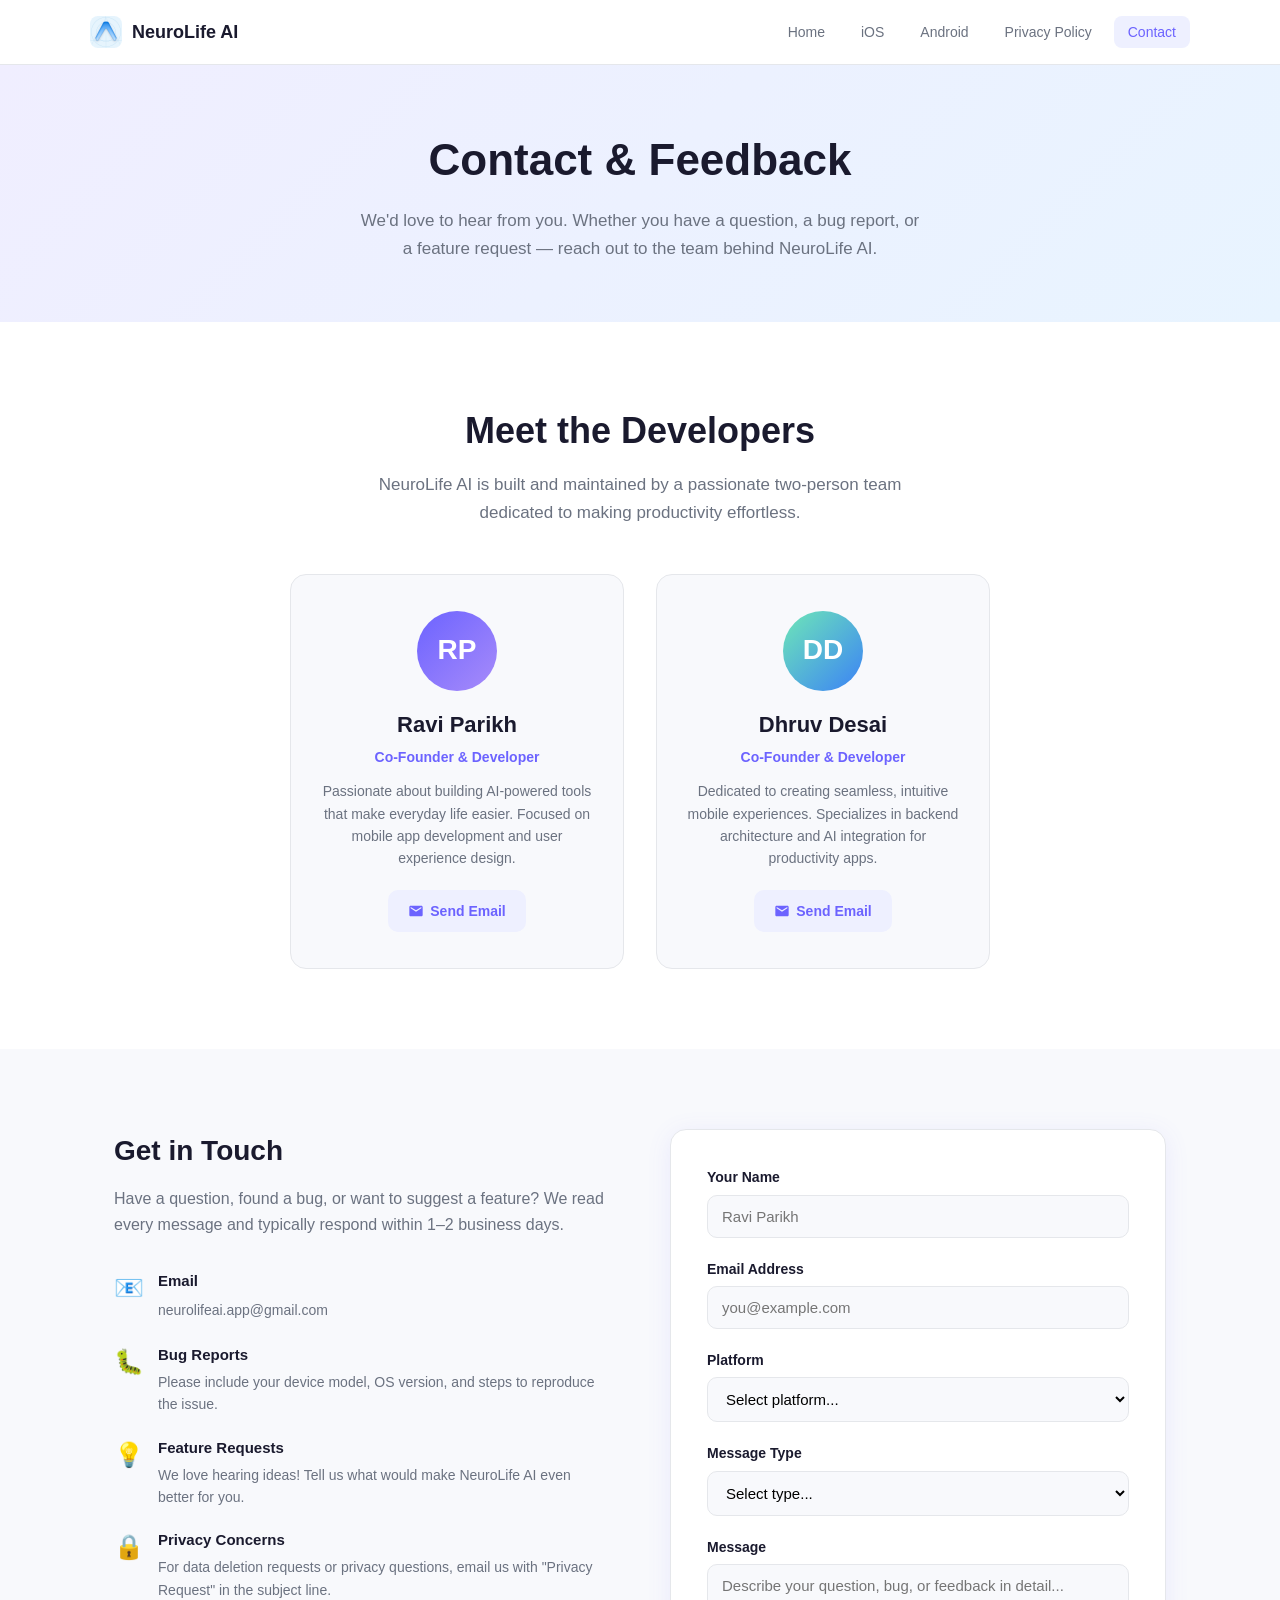
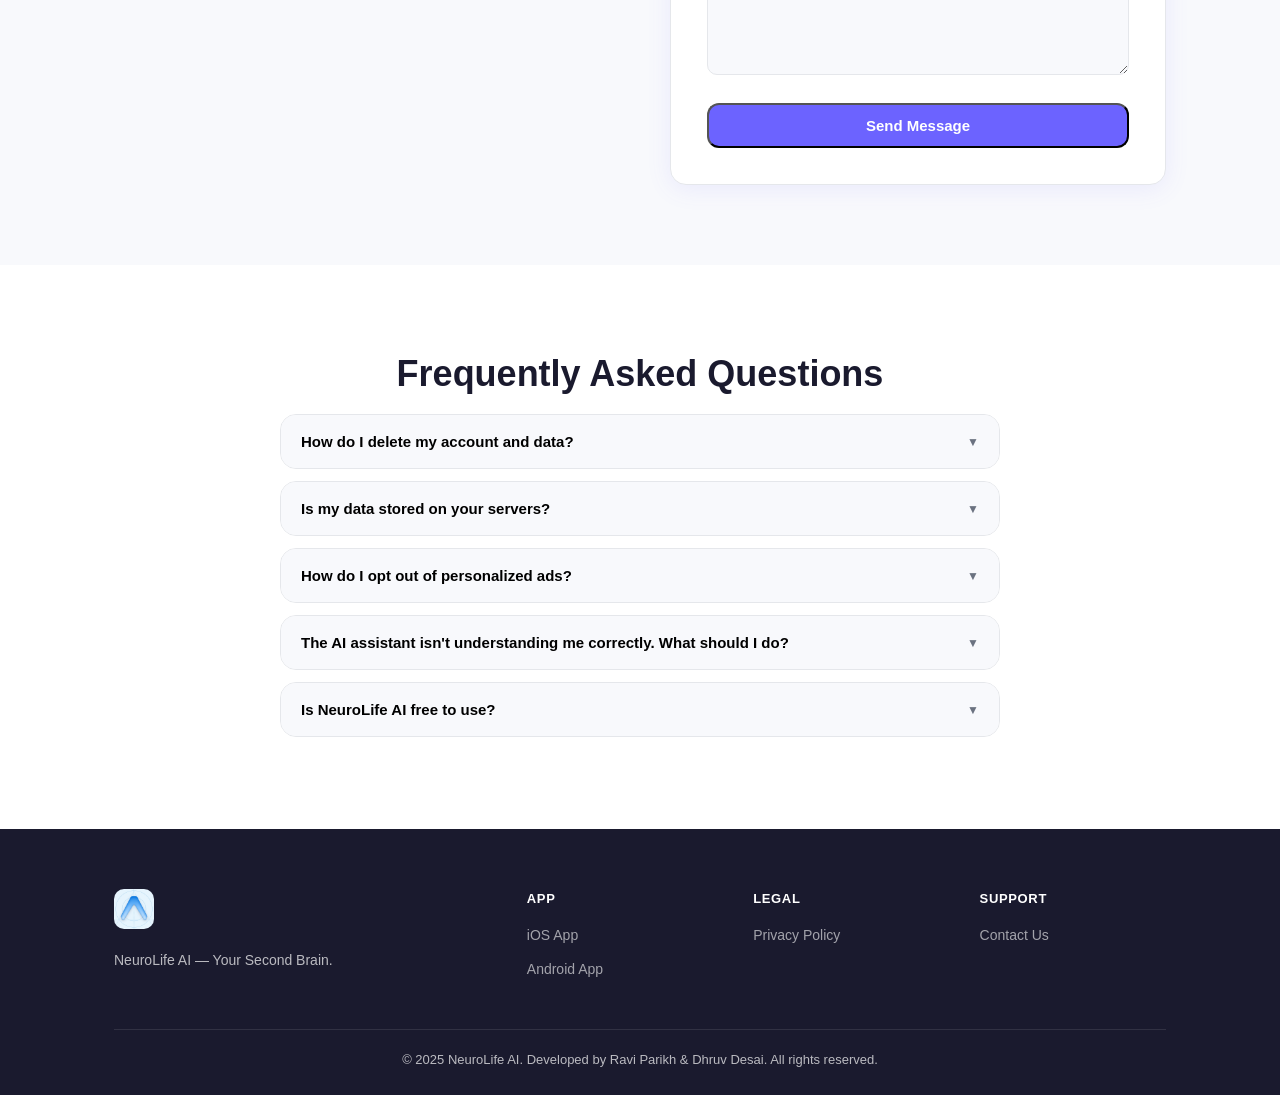
==== contact.html @ b9c8d124 "Initial commit: NeuroLife AI privacy policy website" ====
<!DOCTYPE html>
<html lang="en">
<head>
  <meta charset="UTF-8" />
  <meta name="viewport" content="width=device-width, initial-scale=1.0" />
  <title>NeuroLife AI — Contact & Feedback</title>
  <link rel="icon" href="assets/app-icon.png" />
  <link rel="stylesheet" href="style.css" />
</head>
<body>
  <nav class="navbar">
    <div class="nav-container">
      <a href="index.html" class="nav-brand">
        <img src="assets/app-icon.png" alt="NeuroLife AI" class="nav-logo" />
        <span>NeuroLife AI</span>
      </a>
      <ul class="nav-links">
        <li><a href="index.html">Home</a></li>
        <li><a href="ios.html">iOS</a></li>
        <li><a href="android.html">Android</a></li>
        <li><a href="privacy.html">Privacy Policy</a></li>
        <li><a href="contact.html" class="active">Contact</a></li>
      </ul>
      <button class="nav-toggle" onclick="toggleMenu()">&#9776;</button>
    </div>
  </nav>

  <!-- Contact Hero -->
  <section class="contact-hero">
    <div class="container">
      <h1>Contact &amp; Feedback</h1>
      <p>We'd love to hear from you. Whether you have a question, a bug report, or a feature request — reach out to the team behind NeuroLife AI.</p>
    </div>
  </section>

  <!-- Team Section -->
  <section class="team-section">
    <div class="container">
      <h2 class="section-title">Meet the Developers</h2>
      <p class="section-subtitle">NeuroLife AI is built and maintained by a passionate two-person team dedicated to making productivity effortless.</p>
      <div class="team-grid">
        <div class="team-card">
          <div class="team-avatar">
            <span class="avatar-initials">RP</span>
          </div>
          <h3>Ravi Parikh</h3>
          <p class="team-role">Co-Founder &amp; Developer</p>
          <p class="team-bio">Passionate about building AI-powered tools that make everyday life easier. Focused on mobile app development and user experience design.</p>
          <a href="mailto:neurolifeai.app@gmail.com" class="team-contact-btn">
            <svg width="16" height="16" viewBox="0 0 24 24" fill="currentColor"><path d="M20 4H4c-1.1 0-2 .9-2 2v12c0 1.1.9 2 2 2h16c1.1 0 2-.9 2-2V6c0-1.1-.9-2-2-2zm0 4l-8 5-8-5V6l8 5 8-5v2z"/></svg>
            Send Email
          </a>
        </div>
        <div class="team-card">
          <div class="team-avatar team-avatar-2">
            <span class="avatar-initials">DD</span>
          </div>
          <h3>Dhruv Desai</h3>
          <p class="team-role">Co-Founder &amp; Developer</p>
          <p class="team-bio">Dedicated to creating seamless, intuitive mobile experiences. Specializes in backend architecture and AI integration for productivity apps.</p>
          <a href="mailto:neurolifeai.app@gmail.com" class="team-contact-btn">
            <svg width="16" height="16" viewBox="0 0 24 24" fill="currentColor"><path d="M20 4H4c-1.1 0-2 .9-2 2v12c0 1.1.9 2 2 2h16c1.1 0 2-.9 2-2V6c0-1.1-.9-2-2-2zm0 4l-8 5-8-5V6l8 5 8-5v2z"/></svg>
            Send Email
          </a>
        </div>
      </div>
    </div>
  </section>

  <!-- Contact Form -->
  <section class="contact-form-section">
    <div class="container">
      <div class="contact-grid">
        <div class="contact-info">
          <h2>Get in Touch</h2>
          <p>Have a question, found a bug, or want to suggest a feature? We read every message and typically respond within 1–2 business days.</p>

          <div class="contact-methods">
            <div class="contact-method">
              <div class="contact-method-icon">📧</div>
              <div>
                <h4>Email</h4>
                <a href="mailto:neurolifeai.app@gmail.com">neurolifeai.app@gmail.com</a>
              </div>
            </div>
            <div class="contact-method">
              <div class="contact-method-icon">🐛</div>
              <div>
                <h4>Bug Reports</h4>
                <p>Please include your device model, OS version, and steps to reproduce the issue.</p>
              </div>
            </div>
            <div class="contact-method">
              <div class="contact-method-icon">💡</div>
              <div>
                <h4>Feature Requests</h4>
                <p>We love hearing ideas! Tell us what would make NeuroLife AI even better for you.</p>
              </div>
            </div>
            <div class="contact-method">
              <div class="contact-method-icon">🔒</div>
              <div>
                <h4>Privacy Concerns</h4>
                <p>For data deletion requests or privacy questions, email us with "Privacy Request" in the subject line.</p>
              </div>
            </div>
          </div>
        </div>

        <div class="contact-form-wrapper">
          <form class="contact-form" onsubmit="handleSubmit(event)">
            <div class="form-group">
              <label for="name">Your Name</label>
              <input type="text" id="name" name="name" placeholder="Ravi Parikh" required />
            </div>
            <div class="form-group">
              <label for="email">Email Address</label>
              <input type="email" id="email" name="email" placeholder="you@example.com" required />
            </div>
            <div class="form-group">
              <label for="platform">Platform</label>
              <select id="platform" name="platform">
                <option value="">Select platform...</option>
                <option value="ios">iOS (iPhone/iPad)</option>
                <option value="android">Android</option>
                <option value="both">Both</option>
                <option value="other">Other / General</option>
              </select>
            </div>
            <div class="form-group">
              <label for="type">Message Type</label>
              <select id="type" name="type">
                <option value="">Select type...</option>
                <option value="bug">Bug Report</option>
                <option value="feature">Feature Request</option>
                <option value="question">General Question</option>
                <option value="privacy">Privacy / Data Request</option>
                <option value="other">Other</option>
              </select>
            </div>
            <div class="form-group">
              <label for="message">Message</label>
              <textarea id="message" name="message" rows="5" placeholder="Describe your question, bug, or feedback in detail..." required></textarea>
            </div>
            <button type="submit" class="btn btn-primary form-submit">
              Send Message
            </button>
            <div id="form-success" class="form-success" style="display:none;">
              ✅ Thank you! Your message has been sent. We'll get back to you within 1–2 business days.
            </div>
          </form>
        </div>
      </div>
    </div>
  </section>

  <!-- FAQ Section -->
  <section class="faq-section">
    <div class="container">
      <h2 class="section-title">Frequently Asked Questions</h2>
      <div class="faq-list">
        <div class="faq-item">
          <button class="faq-question" onclick="toggleFaq(this)">
            How do I delete my account and data?
            <span class="faq-arrow">▼</span>
          </button>
          <div class="faq-answer">
            <p>You can delete your account from the Settings screen in the app. All your data will be permanently removed within 30 days. Alternatively, email us at <a href="mailto:neurolifeai.app@gmail.com">neurolifeai.app@gmail.com</a> with "Data Deletion Request" in the subject line.</p>
          </div>
        </div>
        <div class="faq-item">
          <button class="faq-question" onclick="toggleFaq(this)">
            Is my data stored on your servers?
            <span class="faq-arrow">▼</span>
          </button>
          <div class="faq-answer">
            <p>Yes, your tasks, events, notes, and groceries are stored on our secure servers to enable cross-device sync and AI features. All data is encrypted in transit and at rest. See our <a href="privacy.html">Privacy Policy</a> for full details.</p>
          </div>
        </div>
        <div class="faq-item">
          <button class="faq-question" onclick="toggleFaq(this)">
            How do I opt out of personalized ads?
            <span class="faq-arrow">▼</span>
          </button>
          <div class="faq-answer">
            <p><strong>iOS:</strong> Go to Settings &gt; Privacy &amp; Security &gt; Tracking and disable tracking for NeuroLife AI.<br><strong>Android:</strong> Go to Settings &gt; Google &gt; Ads &gt; Opt out of Ads Personalization.</p>
          </div>
        </div>
        <div class="faq-item">
          <button class="faq-question" onclick="toggleFaq(this)">
            The AI assistant isn't understanding me correctly. What should I do?
            <span class="faq-arrow">▼</span>
          </button>
          <div class="faq-answer">
            <p>Try rephrasing your request with more specific details (e.g., include dates, times, and names). If the issue persists, please report it using the contact form above with the exact phrase you used — this helps us improve the AI.</p>
          </div>
        </div>
        <div class="faq-item">
          <button class="faq-question" onclick="toggleFaq(this)">
            Is NeuroLife AI free to use?
            <span class="faq-arrow">▼</span>
          </button>
          <div class="faq-answer">
            <p>Yes, NeuroLife AI is free to download and use. The app is supported by advertisements displayed through Google AdMob. We may introduce optional premium features in the future.</p>
          </div>
        </div>
      </div>
    </div>
  </section>

  <footer class="footer">
    <div class="container">
      <div class="footer-grid">
        <div class="footer-brand">
          <img src="assets/app-icon.png" alt="NeuroLife AI" class="footer-logo" />
          <p>NeuroLife AI — Your Second Brain.</p>
        </div>
        <div class="footer-links">
          <h4>App</h4>
          <ul>
            <li><a href="ios.html">iOS App</a></li>
            <li><a href="android.html">Android App</a></li>
          </ul>
        </div>
        <div class="footer-links">
          <h4>Legal</h4>
          <ul>
            <li><a href="privacy.html">Privacy Policy</a></li>
          </ul>
        </div>
        <div class="footer-links">
          <h4>Support</h4>
          <ul>
            <li><a href="contact.html">Contact Us</a></li>
          </ul>
        </div>
      </div>
      <div class="footer-bottom">
        <p>&copy; 2025 NeuroLife AI. Developed by Ravi Parikh &amp; Dhruv Desai. All rights reserved.</p>
      </div>
    </div>
  </footer>

  <script>
    function toggleMenu() {
      document.querySelector('.nav-links').classList.toggle('open');
    }
    function toggleFaq(btn) {
      const item = btn.parentElement;
      item.classList.toggle('open');
    }
    function handleSubmit(e) {
      e.preventDefault();
      // In production, this would POST to a backend endpoint
      document.getElementById('form-success').style.display = 'block';
      e.target.reset();
      setTimeout(() => {
        document.getElementById('form-success').style.display = 'none';
      }, 6000);
    }
  </script>
</body>
</html>
---- style.css ----
/* ─── Reset & Base ────────────────────────────────────────────────────────── */
*, *::before, *::after { box-sizing: border-box; margin: 0; padding: 0; }

:root {
  --primary: #6C63FF;
  --primary-dark: #5A52D5;
  --primary-light: #EEF0FF;
  --android-green: #34A853;
  --android-green-dark: #2D9147;
  --text: #1A1A2E;
  --text-muted: #6B7280;
  --bg: #FFFFFF;
  --surface: #F8F9FC;
  --border: #E5E7EB;
  --radius: 16px;
  --shadow: 0 4px 24px rgba(108, 99, 255, 0.10);
  --shadow-lg: 0 8px 40px rgba(108, 99, 255, 0.15);
}

html { scroll-behavior: smooth; }

body {
  font-family: -apple-system, BlinkMacSystemFont, 'Segoe UI', Roboto, Oxygen, Ubuntu, sans-serif;
  color: var(--text);
  background: var(--bg);
  line-height: 1.6;
}

a { color: var(--primary); text-decoration: none; }
a:hover { text-decoration: underline; }

.container { max-width: 1100px; margin: 0 auto; padding: 0 24px; }

/* ─── Navbar ──────────────────────────────────────────────────────────────── */
.navbar {
  position: sticky; top: 0; z-index: 100;
  background: rgba(255,255,255,0.95);
  backdrop-filter: blur(12px);
  border-bottom: 1px solid var(--border);
  padding: 0 24px;
}
.nav-container {
  max-width: 1100px; margin: 0 auto;
  display: flex; align-items: center; justify-content: space-between;
  height: 64px;
}
.nav-brand {
  display: flex; align-items: center; gap: 10px;
  font-size: 18px; font-weight: 700; color: var(--text);
  text-decoration: none;
}
.nav-logo { width: 32px; height: 32px; border-radius: 8px; }
.nav-links {
  display: flex; list-style: none; gap: 8px;
}
.nav-links a {
  padding: 8px 14px; border-radius: 8px;
  font-size: 14px; font-weight: 500; color: var(--text-muted);
  transition: all 0.2s;
}
.nav-links a:hover, .nav-links a.active {
  color: var(--primary); background: var(--primary-light);
  text-decoration: none;
}
.nav-toggle {
  display: none; background: none; border: none;
  font-size: 22px; cursor: pointer; color: var(--text);
}

/* ─── Buttons ─────────────────────────────────────────────────────────────── */
.btn {
  display: inline-flex; align-items: center; gap: 8px;
  padding: 12px 24px; border-radius: 12px;
  font-size: 15px; font-weight: 600; cursor: pointer;
  transition: all 0.2s; text-decoration: none;
}
.btn.large { padding: 16px 32px; font-size: 17px; }
.btn-primary { background: var(--primary); color: #fff; }
.btn-primary:hover { background: var(--primary-dark); transform: translateY(-1px); box-shadow: var(--shadow); text-decoration: none; }
.btn-secondary { background: var(--surface); color: var(--text); border: 1px solid var(--border); }
.btn-secondary:hover { background: var(--border); text-decoration: none; }
.btn-android { background: var(--android-green); color: #fff; }
.btn-android:hover { background: var(--android-green-dark); transform: translateY(-1px); text-decoration: none; }

/* ─── Hero ────────────────────────────────────────────────────────────────── */
.hero {
  background: linear-gradient(135deg, #F0EEFF 0%, #E8F4FF 100%);
  padding: 80px 24px;
  overflow: hidden;
}
.hero-content {
  max-width: 1100px; margin: 0 auto;
  display: flex; align-items: center; gap: 60px;
}
.hero-text { flex: 1; }
.badge {
  display: inline-block; padding: 6px 14px; border-radius: 20px;
  background: var(--primary-light); color: var(--primary);
  font-size: 13px; font-weight: 600; margin-bottom: 16px;
}
.hero-text h1 { font-size: 52px; font-weight: 800; line-height: 1.15; margin-bottom: 16px; }
.gradient-text {
  background: linear-gradient(135deg, var(--primary), #A78BFA);
  -webkit-background-clip: text; -webkit-text-fill-color: transparent;
  background-clip: text;
}
.gradient-text-green {
  background: linear-gradient(135deg, var(--android-green), #34D399);
  -webkit-background-clip: text; -webkit-text-fill-color: transparent;
  background-clip: text;
}
.hero-subtitle { font-size: 18px; color: var(--text-muted); margin-bottom: 32px; max-width: 480px; }
.hero-cta { display: flex; gap: 12px; flex-wrap: wrap; }
.hero-screenshots {
  flex: 1; display: flex; gap: 16px; justify-content: center; align-items: flex-end;
}

/* ─── Phone Mockup ────────────────────────────────────────────────────────── */
.phone-mockup {
  width: 180px; border-radius: 32px;
  box-shadow: 0 20px 60px rgba(0,0,0,0.2);
  overflow: hidden; border: 3px solid rgba(255,255,255,0.8);
  transform: rotate(-3deg);
}
.phone-mockup-2 { transform: rotate(3deg) translateY(-20px); }
.phone-mockup .screenshot { width: 100%; display: block; }

/* ─── Features ────────────────────────────────────────────────────────────── */
.features { padding: 80px 24px; background: var(--bg); }
.section-title { font-size: 36px; font-weight: 800; text-align: center; margin-bottom: 12px; }
.section-subtitle { font-size: 17px; color: var(--text-muted); text-align: center; max-width: 560px; margin: 0 auto 48px; }
.features-grid {
  display: grid; grid-template-columns: repeat(3, 1fr); gap: 24px;
}
.feature-card {
  background: var(--surface); border-radius: var(--radius);
  padding: 28px; border: 1px solid var(--border);
  transition: transform 0.2s, box-shadow 0.2s;
}
.feature-card:hover { transform: translateY(-4px); box-shadow: var(--shadow); }
.feature-icon { font-size: 36px; margin-bottom: 12px; }
.feature-card h3 { font-size: 18px; font-weight: 700; margin-bottom: 8px; }
.feature-card p { color: var(--text-muted); font-size: 14px; }

/* ─── Screenshots Section ─────────────────────────────────────────────────── */
.screenshots-section { padding: 80px 24px; background: var(--surface); }
.screenshots-row {
  display: flex; gap: 32px; justify-content: center; flex-wrap: wrap;
}
.screenshot-item { text-align: center; }
.screenshot-item p { margin-top: 12px; font-size: 14px; font-weight: 600; color: var(--text-muted); }
.phone-frame {
  width: 200px; border-radius: 36px;
  box-shadow: 0 16px 48px rgba(0,0,0,0.18);
  overflow: hidden; border: 3px solid var(--border);
  display: inline-block;
}
.phone-frame img { width: 100%; display: block; }
.android-frame { border-radius: 24px; }

/* ─── Download Section ────────────────────────────────────────────────────── */
.download-section {
  padding: 80px 24px; text-align: center;
  background: linear-gradient(135deg, var(--primary) 0%, #A78BFA 100%);
  color: #fff;
}
.download-section h2 { font-size: 36px; font-weight: 800; margin-bottom: 12px; }
.download-section p { font-size: 17px; opacity: 0.9; margin-bottom: 40px; }
.download-buttons { display: flex; gap: 16px; justify-content: center; flex-wrap: wrap; }
.store-btn {
  display: flex; align-items: center; gap: 12px;
  background: rgba(255,255,255,0.15); border: 1px solid rgba(255,255,255,0.3);
  color: #fff; padding: 14px 24px; border-radius: 14px;
  backdrop-filter: blur(8px); transition: all 0.2s;
  text-decoration: none;
}
.store-btn:hover { background: rgba(255,255,255,0.25); transform: translateY(-2px); text-decoration: none; color: #fff; }
.store-label { display: block; font-size: 11px; opacity: 0.8; }
.store-name { display: block; font-size: 18px; font-weight: 700; }

/* ─── Platform Hero ───────────────────────────────────────────────────────── */
.platform-hero {
  padding: 80px 24px;
  background: linear-gradient(135deg, #F0EEFF 0%, #E8F4FF 100%);
}
.android-hero { background: linear-gradient(135deg, #E8F5E9 0%, #E0F7FA 100%); }
.platform-hero-content { max-width: 1100px; margin: 0 auto; display: flex; gap: 60px; align-items: center; }
.platform-hero-content > div:first-child { flex: 1; }
.platform-screenshots { flex: 1; display: flex; gap: 16px; justify-content: center; align-items: flex-end; }
.platform-badge {
  display: inline-flex; align-items: center; gap: 8px;
  padding: 6px 14px; border-radius: 20px;
  background: var(--primary-light); color: var(--primary);
  font-size: 13px; font-weight: 600; margin-bottom: 16px;
}
.android-badge { background: #E8F5E9; color: var(--android-green); }
.platform-hero-content h1 { font-size: 44px; font-weight: 800; line-height: 1.2; margin-bottom: 16px; }
.platform-hero-content p { font-size: 17px; color: var(--text-muted); margin-bottom: 28px; max-width: 480px; }
.store-note { font-size: 13px; color: var(--text-muted); margin-top: 12px; }

/* ─── Platform Features ───────────────────────────────────────────────────── */
.platform-features { padding: 80px 24px; background: var(--bg); }
.platform-features-grid { display: grid; grid-template-columns: repeat(2, 1fr); gap: 24px; }
.platform-feature {
  display: flex; gap: 16px; align-items: flex-start;
  background: var(--surface); border-radius: var(--radius);
  padding: 24px; border: 1px solid var(--border);
}
.platform-feature-icon { font-size: 32px; flex-shrink: 0; }
.platform-feature h3 { font-size: 16px; font-weight: 700; margin-bottom: 6px; }
.platform-feature p { color: var(--text-muted); font-size: 14px; }

/* ─── Requirements ────────────────────────────────────────────────────────── */
.requirements-section { padding: 80px 24px; background: var(--surface); }
.requirements-table { max-width: 600px; margin: 0 auto; border-radius: var(--radius); overflow: hidden; border: 1px solid var(--border); }
.req-row { display: flex; padding: 16px 24px; border-bottom: 1px solid var(--border); }
.req-row:last-child { border-bottom: none; }
.req-row:nth-child(even) { background: var(--bg); }
.req-label { font-weight: 600; width: 180px; flex-shrink: 0; }
.req-value { color: var(--text-muted); }

/* ─── Data Safety ─────────────────────────────────────────────────────────── */
.data-safety-section { padding: 80px 24px; background: var(--bg); }
.data-safety-grid { display: grid; grid-template-columns: repeat(3, 1fr); gap: 24px; margin-bottom: 24px; }
.data-item { background: var(--surface); border-radius: var(--radius); padding: 28px; border: 1px solid var(--border); }
.data-icon { font-size: 32px; margin-bottom: 12px; }
.data-item h3 { font-size: 17px; font-weight: 700; margin-bottom: 12px; }
.data-item ul { list-style: none; }
.data-item ul li { font-size: 14px; color: var(--text-muted); padding: 4px 0; }
.data-item ul li::before { content: "• "; color: var(--android-green); }
.data-note { text-align: center; color: var(--text-muted); font-size: 14px; }

/* ─── Legal ───────────────────────────────────────────────────────────────── */
.legal-hero {
  background: linear-gradient(135deg, #F0EEFF 0%, #E8F4FF 100%);
  padding: 60px 24px; text-align: center;
}
.legal-hero h1 { font-size: 44px; font-weight: 800; margin-bottom: 8px; }
.legal-hero p { color: var(--text-muted); font-size: 15px; }
.legal-content { padding: 60px 24px; }
.legal-container { display: grid; grid-template-columns: 260px 1fr; gap: 48px; align-items: start; }
.legal-toc {
  position: sticky; top: 80px;
  background: var(--surface); border-radius: var(--radius);
  padding: 24px; border: 1px solid var(--border);
}
.legal-toc h3 { font-size: 14px; font-weight: 700; color: var(--text-muted); text-transform: uppercase; letter-spacing: 0.05em; margin-bottom: 12px; }
.legal-toc ol { list-style: none; counter-reset: toc; }
.legal-toc ol li { counter-increment: toc; }
.legal-toc ol li a {
  display: block; padding: 6px 0; font-size: 13px; color: var(--text-muted);
  border-left: 2px solid transparent; padding-left: 12px; margin-left: -12px;
  transition: all 0.15s;
}
.legal-toc ol li a:hover { color: var(--primary); border-left-color: var(--primary); text-decoration: none; }
.legal-body h2 { font-size: 22px; font-weight: 700; margin: 32px 0 12px; color: var(--text); }
.legal-body h2:first-child { margin-top: 0; }
.legal-body h3 { font-size: 16px; font-weight: 600; margin: 20px 0 8px; }
.legal-body p { color: var(--text-muted); margin-bottom: 12px; font-size: 15px; }
.legal-body ul { list-style: disc; padding-left: 24px; margin-bottom: 12px; }
.legal-body ul li { color: var(--text-muted); font-size: 15px; margin-bottom: 4px; }
.legal-body code { background: var(--surface); padding: 2px 6px; border-radius: 4px; font-size: 13px; }
.contact-info-box {
  background: var(--surface); border-radius: var(--radius);
  padding: 24px; border: 1px solid var(--border); margin-top: 16px;
}
.contact-info-box p { margin-bottom: 6px; }

/* ─── Contact ─────────────────────────────────────────────────────────────── */
.contact-hero {
  background: linear-gradient(135deg, #F0EEFF 0%, #E8F4FF 100%);
  padding: 60px 24px; text-align: center;
}
.contact-hero h1 { font-size: 44px; font-weight: 800; margin-bottom: 12px; }
.contact-hero p { font-size: 17px; color: var(--text-muted); max-width: 560px; margin: 0 auto; }
.team-section { padding: 80px 24px; background: var(--bg); }
.team-grid { display: grid; grid-template-columns: repeat(2, 1fr); gap: 32px; max-width: 700px; margin: 0 auto; }
.team-card {
  background: var(--surface); border-radius: var(--radius);
  padding: 36px 28px; border: 1px solid var(--border);
  text-align: center; transition: transform 0.2s, box-shadow 0.2s;
}
.team-card:hover { transform: translateY(-4px); box-shadow: var(--shadow); }
.team-avatar {
  width: 80px; height: 80px; border-radius: 50%;
  background: linear-gradient(135deg, var(--primary), #A78BFA);
  display: flex; align-items: center; justify-content: center;
  margin: 0 auto 16px;
}
.team-avatar-2 { background: linear-gradient(135deg, #6EE7B7, #3B82F6); }
.avatar-initials { font-size: 28px; font-weight: 800; color: #fff; }
.team-card h3 { font-size: 22px; font-weight: 700; margin-bottom: 4px; }
.team-role { font-size: 14px; color: var(--primary); font-weight: 600; margin-bottom: 12px; }
.team-bio { font-size: 14px; color: var(--text-muted); margin-bottom: 20px; }
.team-contact-btn {
  display: inline-flex; align-items: center; gap: 6px;
  padding: 10px 20px; border-radius: 10px;
  background: var(--primary-light); color: var(--primary);
  font-size: 14px; font-weight: 600; transition: all 0.2s;
}
.team-contact-btn:hover { background: var(--primary); color: #fff; text-decoration: none; }
.contact-form-section { padding: 80px 24px; background: var(--surface); }
.contact-grid { display: grid; grid-template-columns: 1fr 1fr; gap: 60px; align-items: start; }
.contact-info h2 { font-size: 28px; font-weight: 800; margin-bottom: 12px; }
.contact-info > p { color: var(--text-muted); margin-bottom: 32px; }
.contact-methods { display: flex; flex-direction: column; gap: 20px; }
.contact-method { display: flex; gap: 14px; align-items: flex-start; }
.contact-method-icon { font-size: 24px; flex-shrink: 0; }
.contact-method h4 { font-size: 15px; font-weight: 700; margin-bottom: 4px; }
.contact-method p, .contact-method a { font-size: 14px; color: var(--text-muted); }
.contact-form-wrapper {
  background: var(--bg); border-radius: var(--radius);
  padding: 36px; border: 1px solid var(--border);
  box-shadow: var(--shadow);
}
.form-group { margin-bottom: 20px; }
.form-group label { display: block; font-size: 14px; font-weight: 600; margin-bottom: 6px; }
.form-group input, .form-group select, .form-group textarea {
  width: 100%; padding: 12px 14px; border-radius: 10px;
  border: 1px solid var(--border); font-size: 15px;
  font-family: inherit; background: var(--surface);
  transition: border-color 0.2s;
}
.form-group input:focus, .form-group select:focus, .form-group textarea:focus {
  outline: none; border-color: var(--primary);
}
.form-submit { width: 100%; justify-content: center; }
.form-success {
  margin-top: 16px; padding: 14px; border-radius: 10px;
  background: #ECFDF5; color: #065F46; font-size: 14px; font-weight: 500;
}
.faq-section { padding: 80px 24px; background: var(--bg); }
.faq-list { max-width: 720px; margin: 0 auto; }
.faq-item { border: 1px solid var(--border); border-radius: var(--radius); margin-bottom: 12px; overflow: hidden; }
.faq-question {
  width: 100%; text-align: left; padding: 18px 20px;
  background: var(--surface); border: none; cursor: pointer;
  font-size: 15px; font-weight: 600; display: flex;
  justify-content: space-between; align-items: center;
  transition: background 0.2s;
}
.faq-question:hover { background: var(--primary-light); }
.faq-arrow { transition: transform 0.2s; font-size: 12px; color: var(--text-muted); }
.faq-item.open .faq-arrow { transform: rotate(180deg); }
.faq-answer { display: none; padding: 16px 20px; background: var(--bg); }
.faq-item.open .faq-answer { display: block; }
.faq-answer p { color: var(--text-muted); font-size: 14px; }

/* ─── Footer ──────────────────────────────────────────────────────────────── */
.footer { background: var(--text); color: rgba(255,255,255,0.7); padding: 60px 24px 24px; }
.footer-grid { display: grid; grid-template-columns: 2fr 1fr 1fr 1fr; gap: 40px; margin-bottom: 40px; }
.footer-brand { }
.footer-logo { width: 40px; height: 40px; border-radius: 10px; margin-bottom: 12px; }
.footer-brand p { font-size: 14px; max-width: 240px; }
.footer-links h4 { font-size: 13px; font-weight: 700; color: #fff; text-transform: uppercase; letter-spacing: 0.05em; margin-bottom: 12px; }
.footer-links ul { list-style: none; }
.footer-links ul li { margin-bottom: 8px; }
.footer-links ul li a { font-size: 14px; color: rgba(255,255,255,0.6); transition: color 0.2s; }
.footer-links ul li a:hover { color: #fff; text-decoration: none; }
.footer-bottom { border-top: 1px solid rgba(255,255,255,0.1); padding-top: 20px; text-align: center; font-size: 13px; }

/* ─── Responsive ──────────────────────────────────────────────────────────── */
@media (max-width: 900px) {
  .hero-content, .platform-hero-content { flex-direction: column; }
  .hero-screenshots, .platform-screenshots { display: none; }
  .features-grid { grid-template-columns: repeat(2, 1fr); }
  .platform-features-grid { grid-template-columns: 1fr; }
  .data-safety-grid { grid-template-columns: 1fr; }
  .legal-container { grid-template-columns: 1fr; }
  .legal-toc { position: static; }
  .contact-grid { grid-template-columns: 1fr; }
  .footer-grid { grid-template-columns: 1fr 1fr; }
  .team-grid { grid-template-columns: 1fr; max-width: 360px; }
}
@media (max-width: 600px) {
  .hero-text h1 { font-size: 36px; }
  .section-title { font-size: 28px; }
  .features-grid { grid-template-columns: 1fr; }
  .nav-links { display: none; flex-direction: column; position: absolute; top: 64px; left: 0; right: 0; background: #fff; padding: 16px; border-bottom: 1px solid var(--border); }
  .nav-links.open { display: flex; }
  .nav-toggle { display: block; }
  .footer-grid { grid-template-columns: 1fr; }
  .screenshots-row { flex-direction: column; align-items: center; }
}
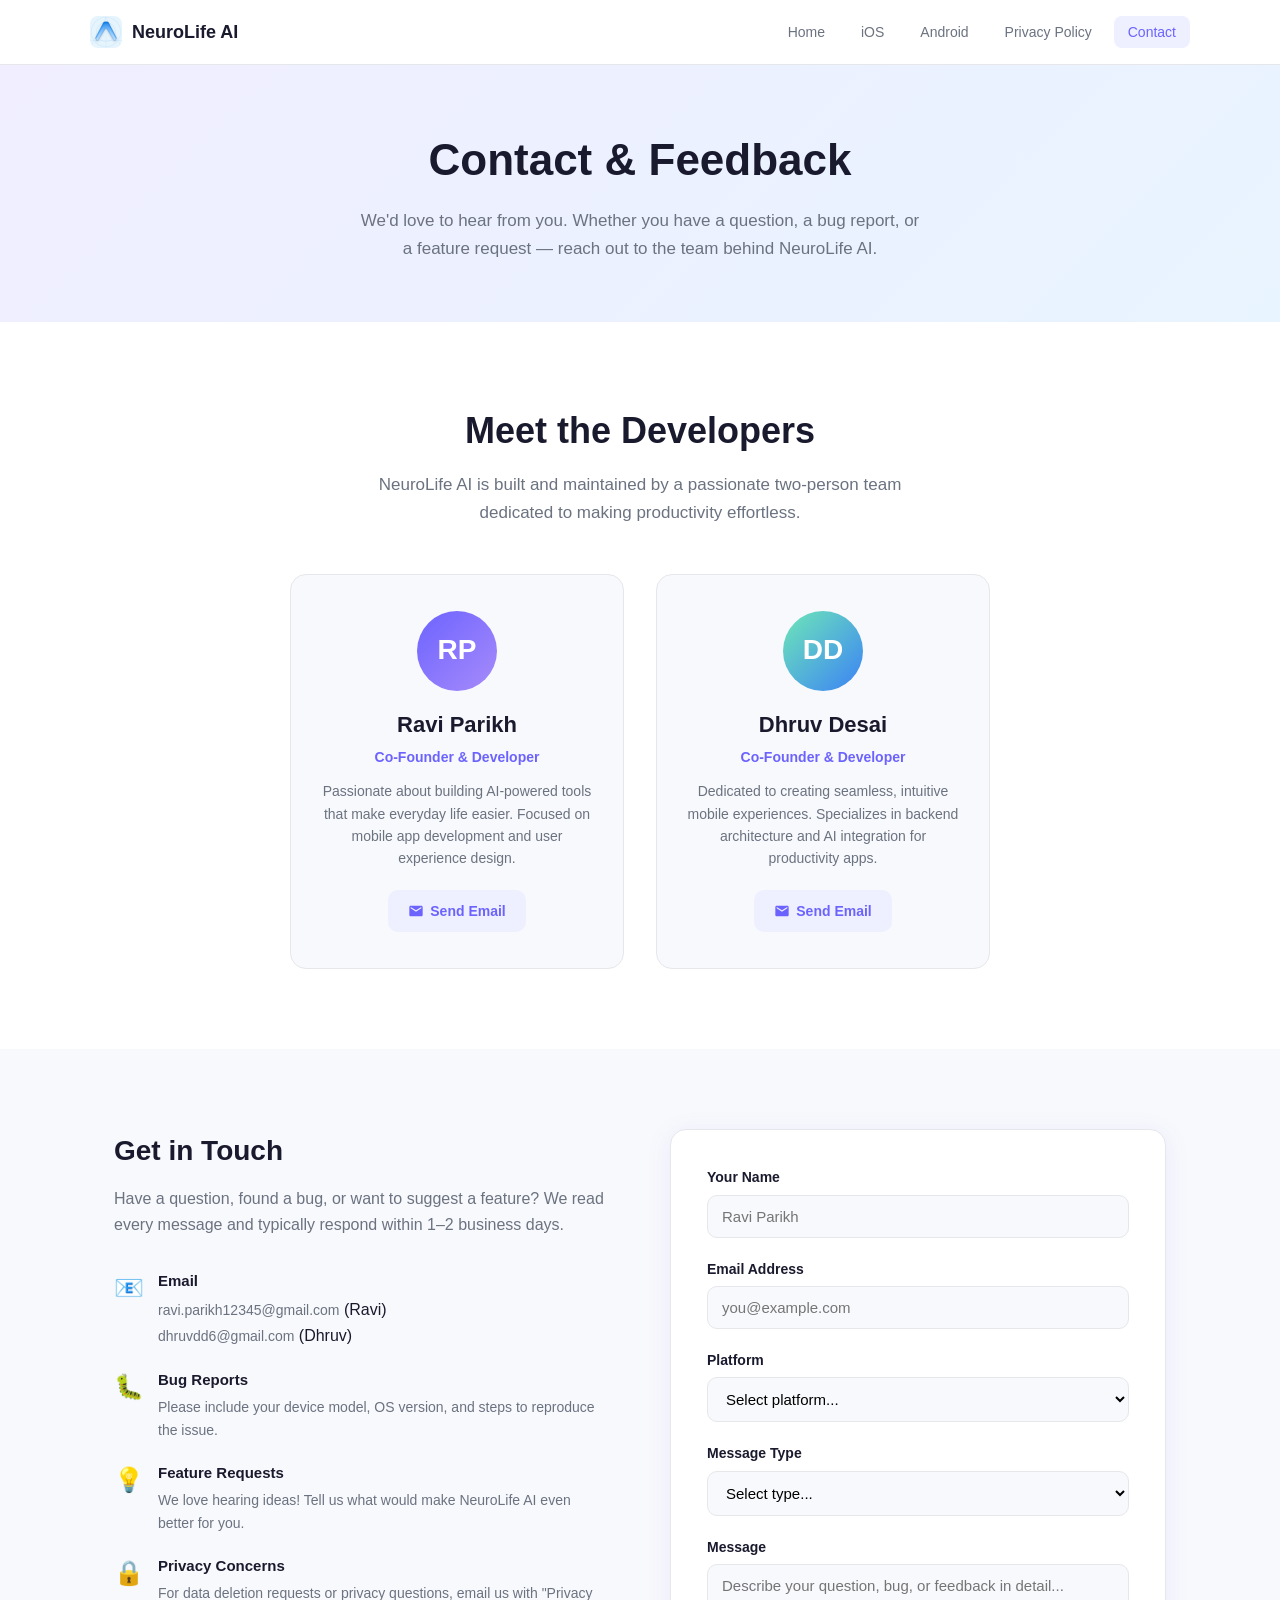
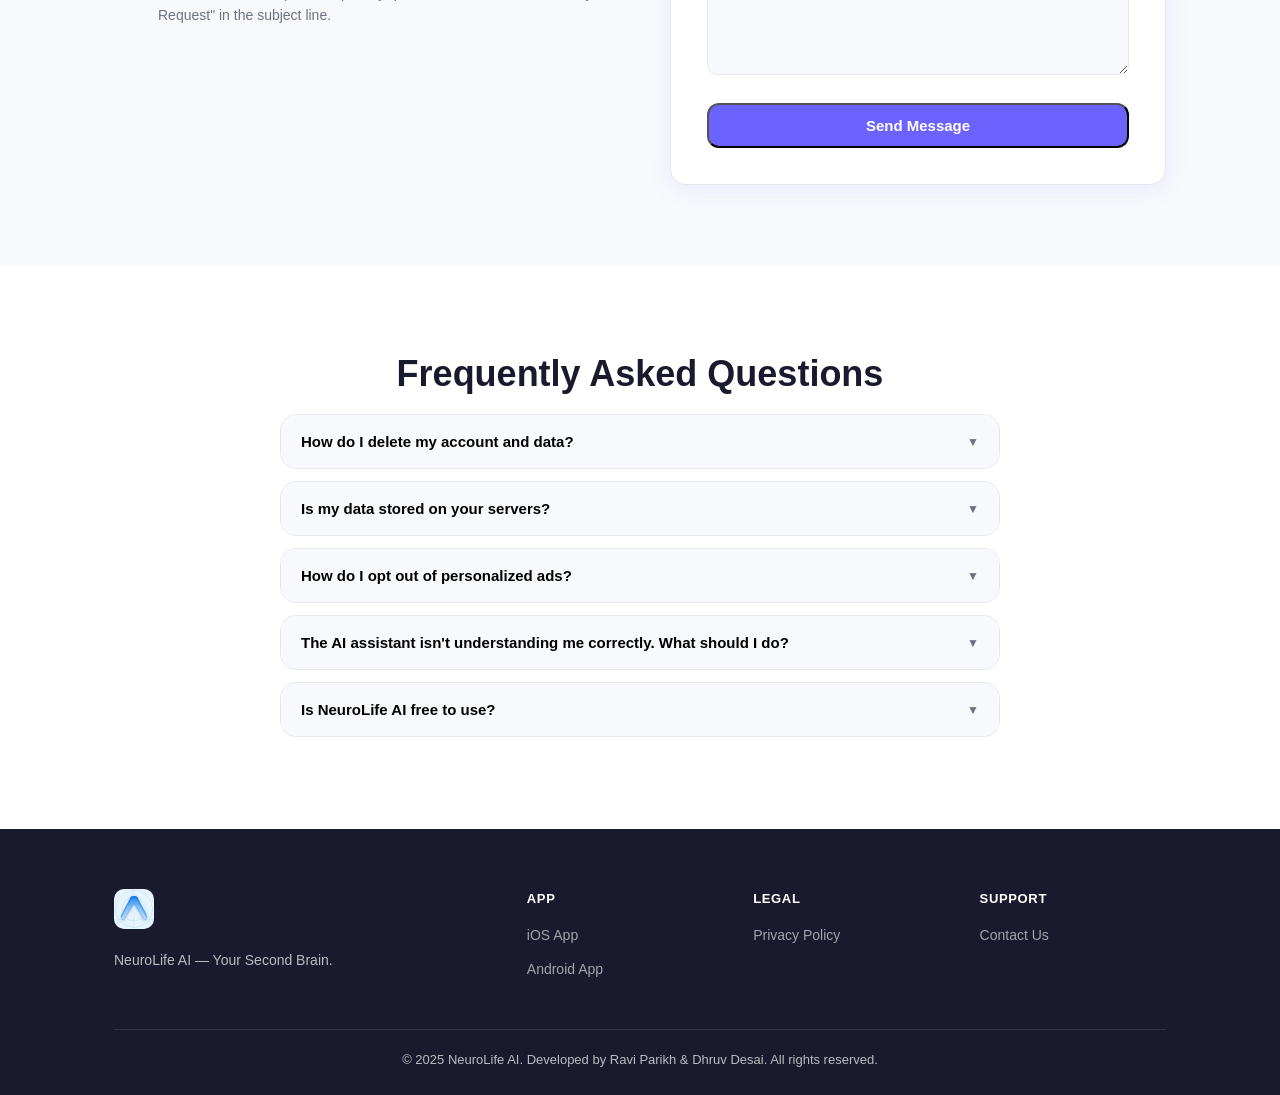
==== commit d60607f1: "Update contact emails: Ravi (ravi.parikh12345@gmail.com) and Dhruv (dhruvdd6@gmail.com), integrate F" ====
--- a/contact.html
+++ b/contact.html
@@ -46,7 +46,7 @@
           <h3>Ravi Parikh</h3>
           <p class="team-role">Co-Founder &amp; Developer</p>
           <p class="team-bio">Passionate about building AI-powered tools that make everyday life easier. Focused on mobile app development and user experience design.</p>
-          <a href="mailto:neurolifeai.app@gmail.com" class="team-contact-btn">
+          <a href="mailto:ravi.parikh12345@gmail.com" class="team-contact-btn">
             <svg width="16" height="16" viewBox="0 0 24 24" fill="currentColor"><path d="M20 4H4c-1.1 0-2 .9-2 2v12c0 1.1.9 2 2 2h16c1.1 0 2-.9 2-2V6c0-1.1-.9-2-2-2zm0 4l-8 5-8-5V6l8 5 8-5v2z"/></svg>
             Send Email
           </a>
@@ -58,7 +58,7 @@
           <h3>Dhruv Desai</h3>
           <p class="team-role">Co-Founder &amp; Developer</p>
           <p class="team-bio">Dedicated to creating seamless, intuitive mobile experiences. Specializes in backend architecture and AI integration for productivity apps.</p>
-          <a href="mailto:neurolifeai.app@gmail.com" class="team-contact-btn">
+          <a href="mailto:dhruvdd6@gmail.com" class="team-contact-btn">
             <svg width="16" height="16" viewBox="0 0 24 24" fill="currentColor"><path d="M20 4H4c-1.1 0-2 .9-2 2v12c0 1.1.9 2 2 2h16c1.1 0 2-.9 2-2V6c0-1.1-.9-2-2-2zm0 4l-8 5-8-5V6l8 5 8-5v2z"/></svg>
             Send Email
           </a>
@@ -80,7 +80,8 @@
               <div class="contact-method-icon">📧</div>
               <div>
                 <h4>Email</h4>
-                <a href="mailto:neurolifeai.app@gmail.com">neurolifeai.app@gmail.com</a>
+                <a href="mailto:ravi.parikh12345@gmail.com">ravi.parikh12345@gmail.com</a> (Ravi)<br>
+                <a href="mailto:dhruvdd6@gmail.com">dhruvdd6@gmail.com</a> (Dhruv)
               </div>
             </div>
             <div class="contact-method">
@@ -108,7 +109,7 @@
         </div>
 
         <div class="contact-form-wrapper">
-          <form class="contact-form" onsubmit="handleSubmit(event)">
+          <form class="contact-form" action="https://formspree.io/f/xjvvdqbj" method="POST" onsubmit="handleSubmit(event)">
             <div class="form-group">
               <label for="name">Your Name</label>
               <input type="text" id="name" name="name" placeholder="Ravi Parikh" required />
@@ -145,9 +146,12 @@
             <button type="submit" class="btn btn-primary form-submit">
               Send Message
             </button>
-            <div id="form-success" class="form-success" style="display:none;">
-              ✅ Thank you! Your message has been sent. We'll get back to you within 1–2 business days.
-            </div>
+            <div id="form-status" class="form-success" style="display:none;">
+              ✅ Thank you! Your message has been sent to both Ravi and Dhruv. We'll get back to you within 1–2 business days.
+            </div>
+            <input type="hidden" name="_next" value="https://neurolife-ai-website.vercel.app/contact.html?success=true" />
+            <input type="hidden" name="_subject" value="NeuroLife AI Contact Form Submission" />
+            <input type="hidden" name="_captcha" value="false" />
           </form>
         </div>
       </div>
@@ -165,7 +169,7 @@
             <span class="faq-arrow">▼</span>
           </button>
           <div class="faq-answer">
-            <p>You can delete your account from the Settings screen in the app. All your data will be permanently removed within 30 days. Alternatively, email us at <a href="mailto:neurolifeai.app@gmail.com">neurolifeai.app@gmail.com</a> with "Data Deletion Request" in the subject line.</p>
+            <p>You can delete your account from the Settings screen in the app. All your data will be permanently removed within 30 days. Alternatively, email us at <a href="mailto:ravi.parikh12345@gmail.com">ravi.parikh12345@gmail.com</a> or <a href="mailto:dhruvdd6@gmail.com">dhruvdd6@gmail.com</a> with "Data Deletion Request" in the subject line.</p>
           </div>
         </div>
         <div class="faq-item">
@@ -250,13 +254,9 @@
       item.classList.toggle('open');
     }
     function handleSubmit(e) {
-      e.preventDefault();
-      // In production, this would POST to a backend endpoint
-      document.getElementById('form-success').style.display = 'block';
-      e.target.reset();
-      setTimeout(() => {
-        document.getElementById('form-success').style.display = 'none';
-      }, 6000);
+      // Allow form submission to Formspree
+      // Formspree will send the email to ravi.parikh12345@gmail.com and dhruvdd6@gmail.com
+      // The form will naturally submit and show success/error feedback
     }
   </script>
 </body>
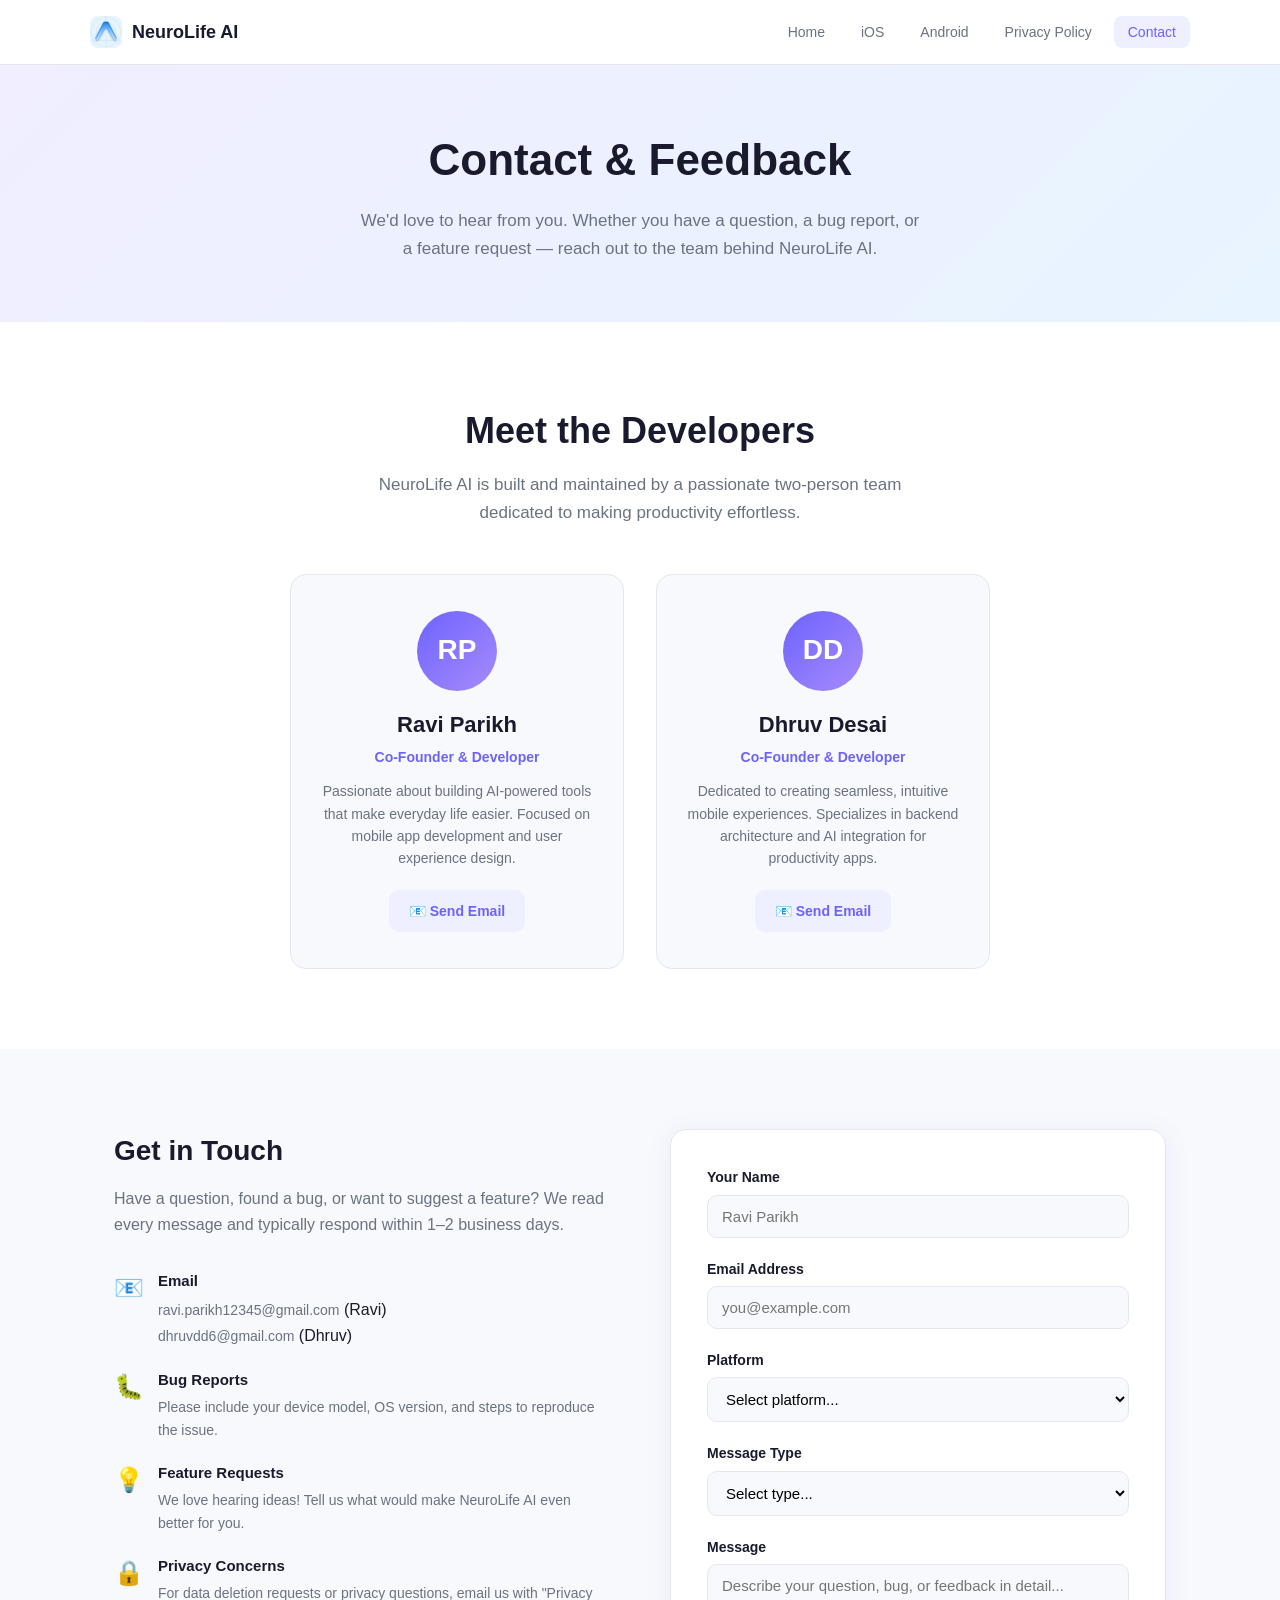
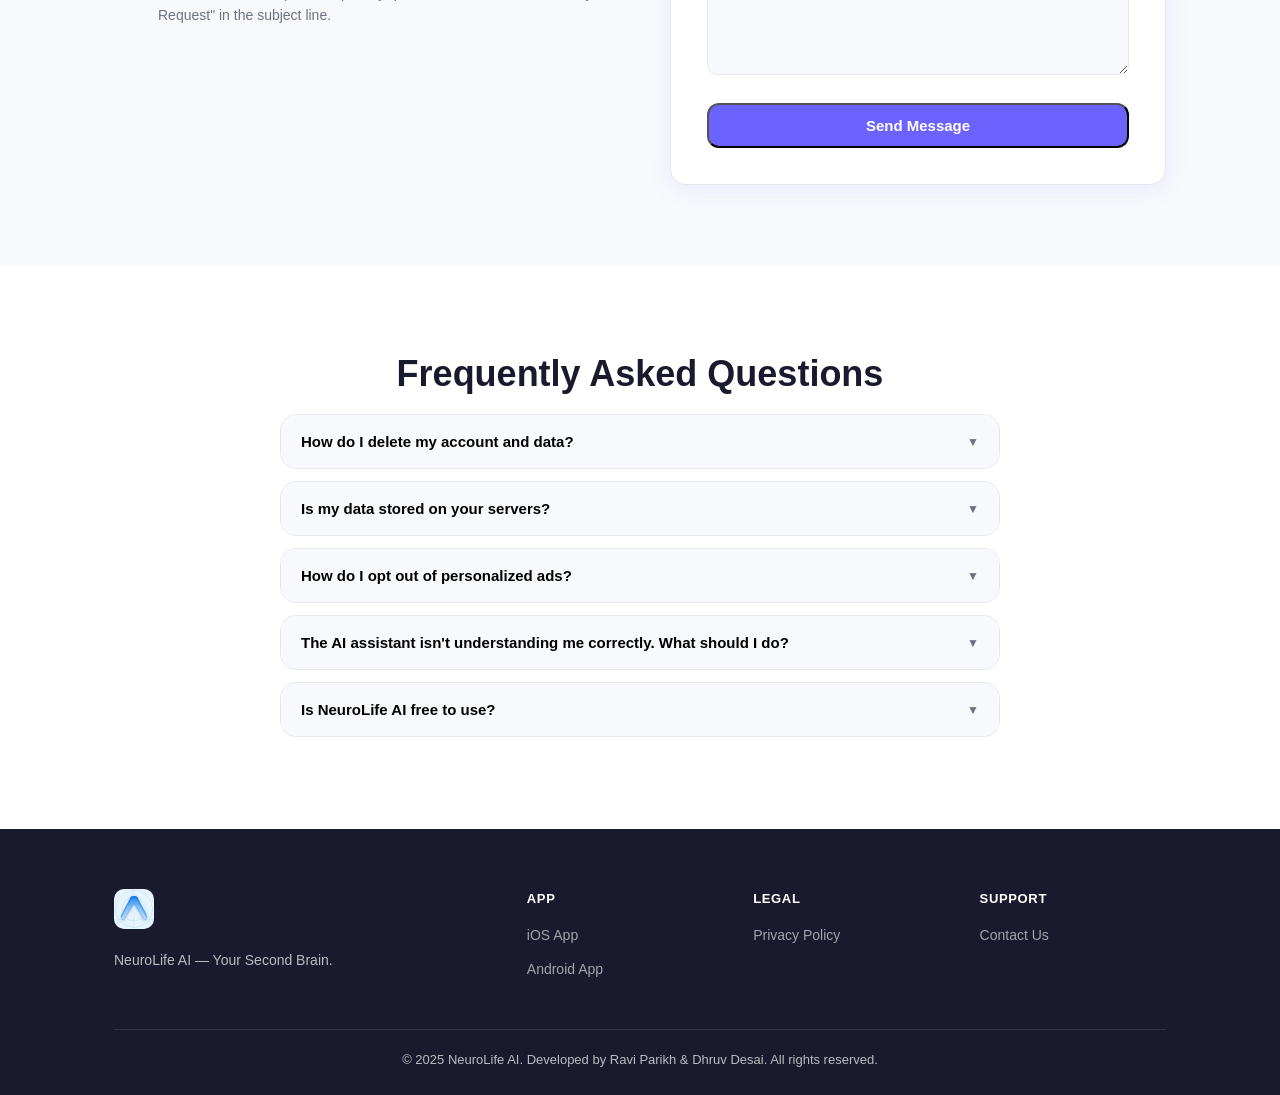
==== commit b20f6b8c: "Update contact form to use Web3Forms for email delivery to both developers" ====
--- a/contact.html
+++ b/contact.html
@@ -46,35 +46,28 @@
           <h3>Ravi Parikh</h3>
           <p class="team-role">Co-Founder &amp; Developer</p>
           <p class="team-bio">Passionate about building AI-powered tools that make everyday life easier. Focused on mobile app development and user experience design.</p>
-          <a href="mailto:ravi.parikh12345@gmail.com" class="team-contact-btn">
-            <svg width="16" height="16" viewBox="0 0 24 24" fill="currentColor"><path d="M20 4H4c-1.1 0-2 .9-2 2v12c0 1.1.9 2 2 2h16c1.1 0 2-.9 2-2V6c0-1.1-.9-2-2-2zm0 4l-8 5-8-5V6l8 5 8-5v2z"/></svg>
-            Send Email
-          </a>
+          <a href="mailto:ravi.parikh12345@gmail.com" class="team-contact-btn">📧 Send Email</a>
         </div>
         <div class="team-card">
-          <div class="team-avatar team-avatar-2">
+          <div class="team-avatar">
             <span class="avatar-initials">DD</span>
           </div>
           <h3>Dhruv Desai</h3>
           <p class="team-role">Co-Founder &amp; Developer</p>
           <p class="team-bio">Dedicated to creating seamless, intuitive mobile experiences. Specializes in backend architecture and AI integration for productivity apps.</p>
-          <a href="mailto:dhruvdd6@gmail.com" class="team-contact-btn">
-            <svg width="16" height="16" viewBox="0 0 24 24" fill="currentColor"><path d="M20 4H4c-1.1 0-2 .9-2 2v12c0 1.1.9 2 2 2h16c1.1 0 2-.9 2-2V6c0-1.1-.9-2-2-2zm0 4l-8 5-8-5V6l8 5 8-5v2z"/></svg>
-            Send Email
-          </a>
+          <a href="mailto:dhruvdd6@gmail.com" class="team-contact-btn">📧 Send Email</a>
         </div>
       </div>
     </div>
   </section>
 
-  <!-- Contact Form -->
+  <!-- Contact Form Section -->
   <section class="contact-form-section">
     <div class="container">
       <div class="contact-grid">
         <div class="contact-info">
           <h2>Get in Touch</h2>
           <p>Have a question, found a bug, or want to suggest a feature? We read every message and typically respond within 1–2 business days.</p>
-
           <div class="contact-methods">
             <div class="contact-method">
               <div class="contact-method-icon">📧</div>
@@ -109,7 +102,7 @@
         </div>
 
         <div class="contact-form-wrapper">
-          <form class="contact-form" action="https://formspree.io/f/xjvvdqbj" method="POST" onsubmit="handleSubmit(event)">
+          <form class="contact-form" id="contactForm" onsubmit="handleSubmit(event)">
             <div class="form-group">
               <label for="name">Your Name</label>
               <input type="text" id="name" name="name" placeholder="Ravi Parikh" required />
@@ -143,15 +136,15 @@
               <label for="message">Message</label>
               <textarea id="message" name="message" rows="5" placeholder="Describe your question, bug, or feedback in detail..." required></textarea>
             </div>
-            <button type="submit" class="btn btn-primary form-submit">
+            <button type="submit" class="btn btn-primary form-submit" id="submitBtn">
               Send Message
             </button>
             <div id="form-status" class="form-success" style="display:none;">
-              ✅ Thank you! Your message has been sent to both Ravi and Dhruv. We'll get back to you within 1–2 business days.
-            </div>
-            <input type="hidden" name="_next" value="https://neurolife-ai-website.vercel.app/contact.html?success=true" />
-            <input type="hidden" name="_subject" value="NeuroLife AI Contact Form Submission" />
-            <input type="hidden" name="_captcha" value="false" />
+              ✅ Thank you! Your message has been sent. We'll respond within 1–2 business days.
+            </div>
+            <div id="form-error" class="form-error" style="display:none;">
+              ❌ Error sending message. Please try again or email us directly.
+            </div>
           </form>
         </div>
       </div>
@@ -169,7 +162,7 @@
             <span class="faq-arrow">▼</span>
           </button>
           <div class="faq-answer">
-            <p>You can delete your account from the Settings screen in the app. All your data will be permanently removed within 30 days. Alternatively, email us at <a href="mailto:ravi.parikh12345@gmail.com">ravi.parikh12345@gmail.com</a> or <a href="mailto:dhruvdd6@gmail.com">dhruvdd6@gmail.com</a> with "Data Deletion Request" in the subject line.</p>
+            <p>You can delete your account and all associated data directly from the app: Settings → Account → Delete Account. All your tasks, notes, events, and groceries will be permanently removed. For additional privacy requests, contact us at <a href="mailto:ravi.parikh12345@gmail.com">ravi.parikh12345@gmail.com</a>.</p>
           </div>
         </div>
         <div class="faq-item">
@@ -187,7 +180,7 @@
             <span class="faq-arrow">▼</span>
           </button>
           <div class="faq-answer">
-            <p><strong>iOS:</strong> Go to Settings &gt; Privacy &amp; Security &gt; Tracking and disable tracking for NeuroLife AI.<br><strong>Android:</strong> Go to Settings &gt; Google &gt; Ads &gt; Opt out of Ads Personalization.</p>
+            <p>NeuroLife AI displays ads through Google AdMob. To opt out of personalized ads, go to Settings → Privacy → Personalized Ads and toggle it off. You'll still see ads, but they won't be personalized to your interests.</p>
           </div>
         </div>
         <div class="faq-item">
@@ -196,7 +189,7 @@
             <span class="faq-arrow">▼</span>
           </button>
           <div class="faq-answer">
-            <p>Try rephrasing your request with more specific details (e.g., include dates, times, and names). If the issue persists, please report it using the contact form above with the exact phrase you used — this helps us improve the AI.</p>
+            <p>Try being more specific with your requests. For example, instead of "remind me later," try "remind me to call mom at 5 PM tomorrow." If the issue persists, please report it using the Contact form above with details about what you tried.</p>
           </div>
         </div>
         <div class="faq-item">
@@ -249,14 +242,96 @@
     function toggleMenu() {
       document.querySelector('.nav-links').classList.toggle('open');
     }
+
     function toggleFaq(btn) {
       const item = btn.parentElement;
       item.classList.toggle('open');
     }
-    function handleSubmit(e) {
-      // Allow form submission to Formspree
-      // Formspree will send the email to ravi.parikh12345@gmail.com and dhruvdd6@gmail.com
-      // The form will naturally submit and show success/error feedback
+
+    async function handleSubmit(e) {
+      e.preventDefault();
+      
+      const submitBtn = document.getElementById('submitBtn');
+      const statusDiv = document.getElementById('form-status');
+      const errorDiv = document.getElementById('form-error');
+      
+      // Hide previous messages
+      statusDiv.style.display = 'none';
+      errorDiv.style.display = 'none';
+      
+      // Disable button to prevent double submission
+      submitBtn.disabled = true;
+      submitBtn.textContent = 'Sending...';
+      
+      try {
+        // Get form data
+        const name = document.getElementById('name').value;
+        const email = document.getElementById('email').value;
+        const platform = document.getElementById('platform').value;
+        const type = document.getElementById('type').value;
+        const message = document.getElementById('message').value;
+        
+        // Create email body with all details
+        const emailBody = `
+Name: ${name}
+Email: ${email}
+Platform: ${platform}
+Message Type: ${type}
+
+Message:
+${message}
+        `;
+        
+        // Send to Ravi
+        const raviResponse = await fetch('https://api.web3forms.com/submit', {
+          method: 'POST',
+          headers: {
+            'Content-Type': 'application/json'
+          },
+          body: JSON.stringify({
+            access_key: '7a5e8f2c-8b9d-4e1f-9c3a-2b1d5e8f7a4c',
+            email: 'ravi.parikh12345@gmail.com',
+            subject: `NeuroLife AI Contact Form - ${type || 'General'} from ${name}`,
+            message: emailBody,
+            from_name: name,
+            from_email: email,
+            redirect: false
+          })
+        });
+        
+        // Send to Dhruv
+        const dhruvResponse = await fetch('https://api.web3forms.com/submit', {
+          method: 'POST',
+          headers: {
+            'Content-Type': 'application/json'
+          },
+          body: JSON.stringify({
+            access_key: '7a5e8f2c-8b9d-4e1f-9c3a-2b1d5e8f7a4c',
+            email: 'dhruvdd6@gmail.com',
+            subject: `NeuroLife AI Contact Form - ${type || 'General'} from ${name}`,
+            message: emailBody,
+            from_name: name,
+            from_email: email,
+            redirect: false
+          })
+        });
+        
+        if (raviResponse.ok && dhruvResponse.ok) {
+          // Success
+          statusDiv.style.display = 'block';
+          document.getElementById('contactForm').reset();
+          submitBtn.textContent = 'Send Message';
+          submitBtn.disabled = false;
+        } else {
+          throw new Error('Failed to send email');
+        }
+      } catch (error) {
+        console.error('Error sending email:', error);
+        errorDiv.style.display = 'block';
+        errorDiv.textContent = '❌ Error sending message. Please try again or email us directly at ravi.parikh12345@gmail.com or dhruvdd6@gmail.com.';
+        submitBtn.textContent = 'Send Message';
+        submitBtn.disabled = false;
+      }
     }
   </script>
 </body>
--- a/style.css
+++ b/style.css
@@ -329,6 +329,10 @@
   margin-top: 16px; padding: 14px; border-radius: 10px;
   background: #ECFDF5; color: #065F46; font-size: 14px; font-weight: 500;
 }
+.form-error {
+  margin-top: 16px; padding: 14px; border-radius: 10px;
+  background: #FEE2E2; color: #991B1B; font-size: 14px; font-weight: 500;
+}
 .faq-section { padding: 80px 24px; background: var(--bg); }
 .faq-list { max-width: 720px; margin: 0 auto; }
 .faq-item { border: 1px solid var(--border); border-radius: var(--radius); margin-bottom: 12px; overflow: hidden; }
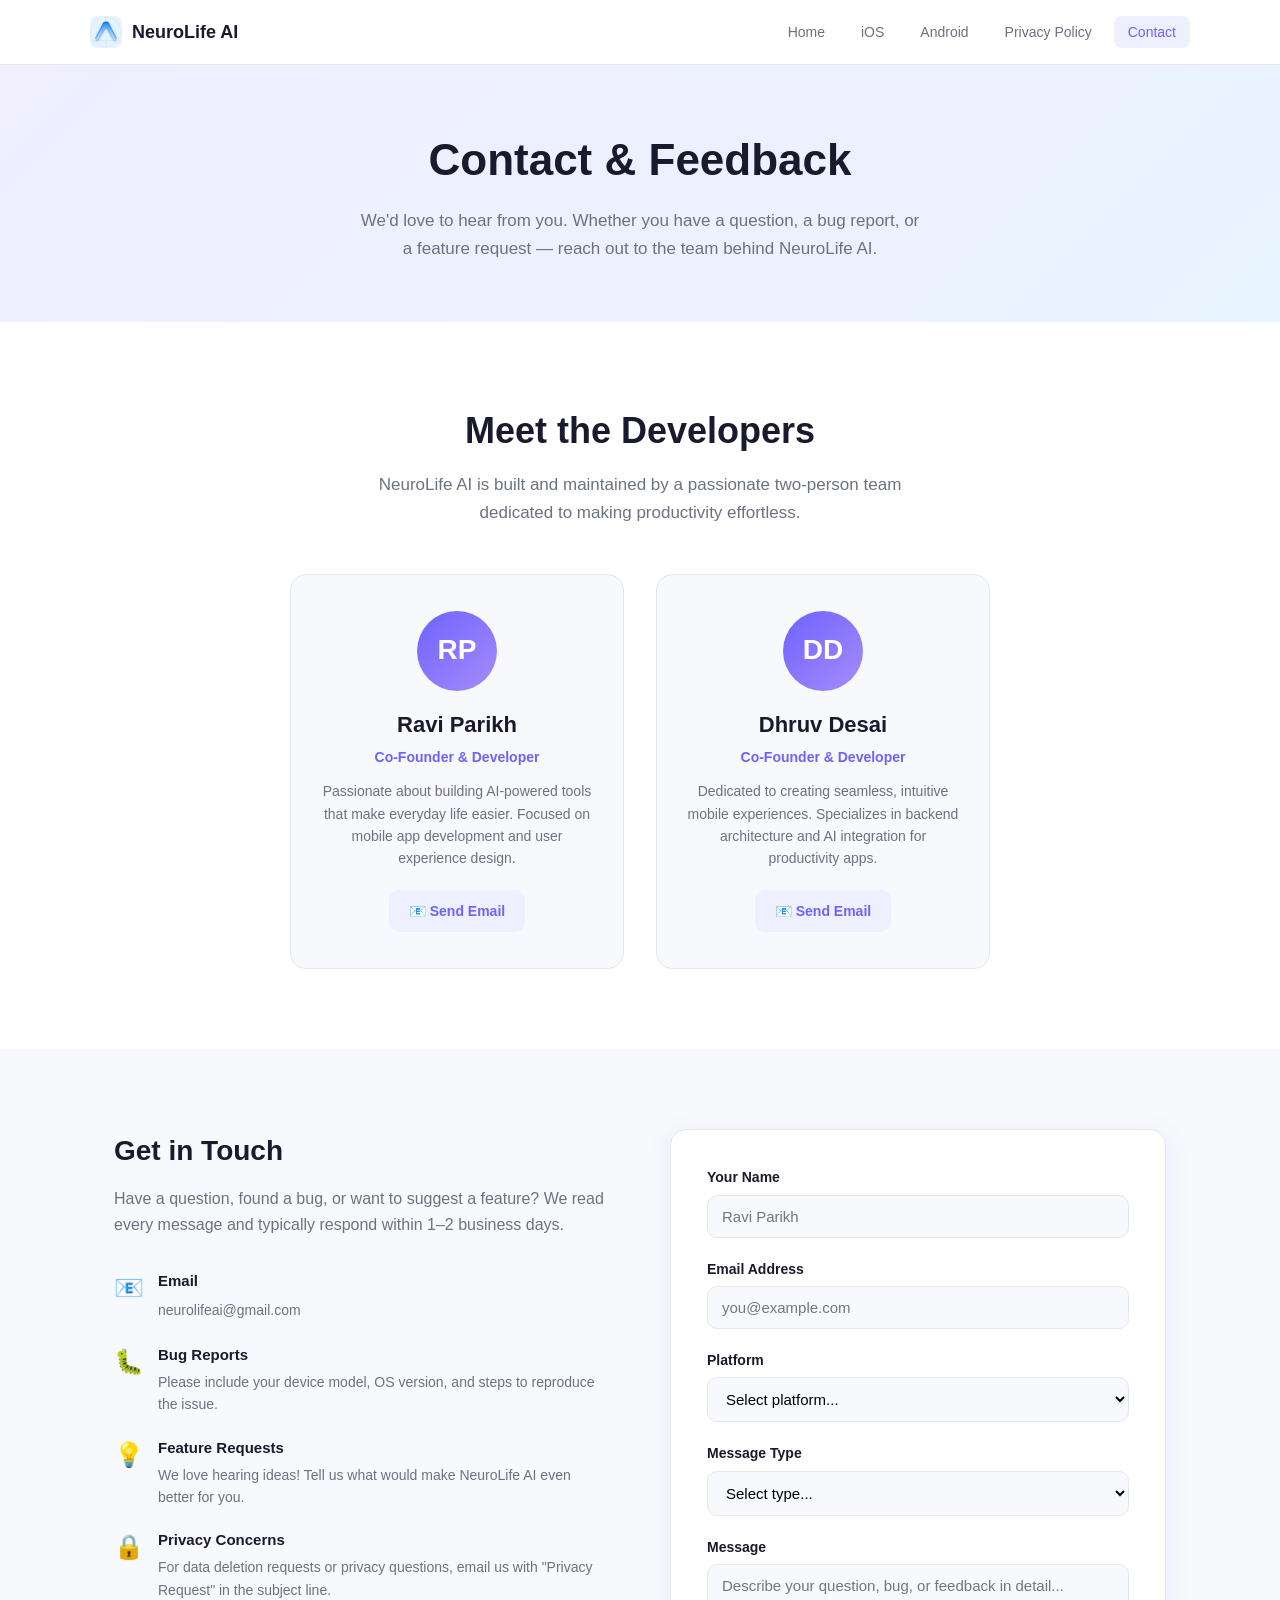
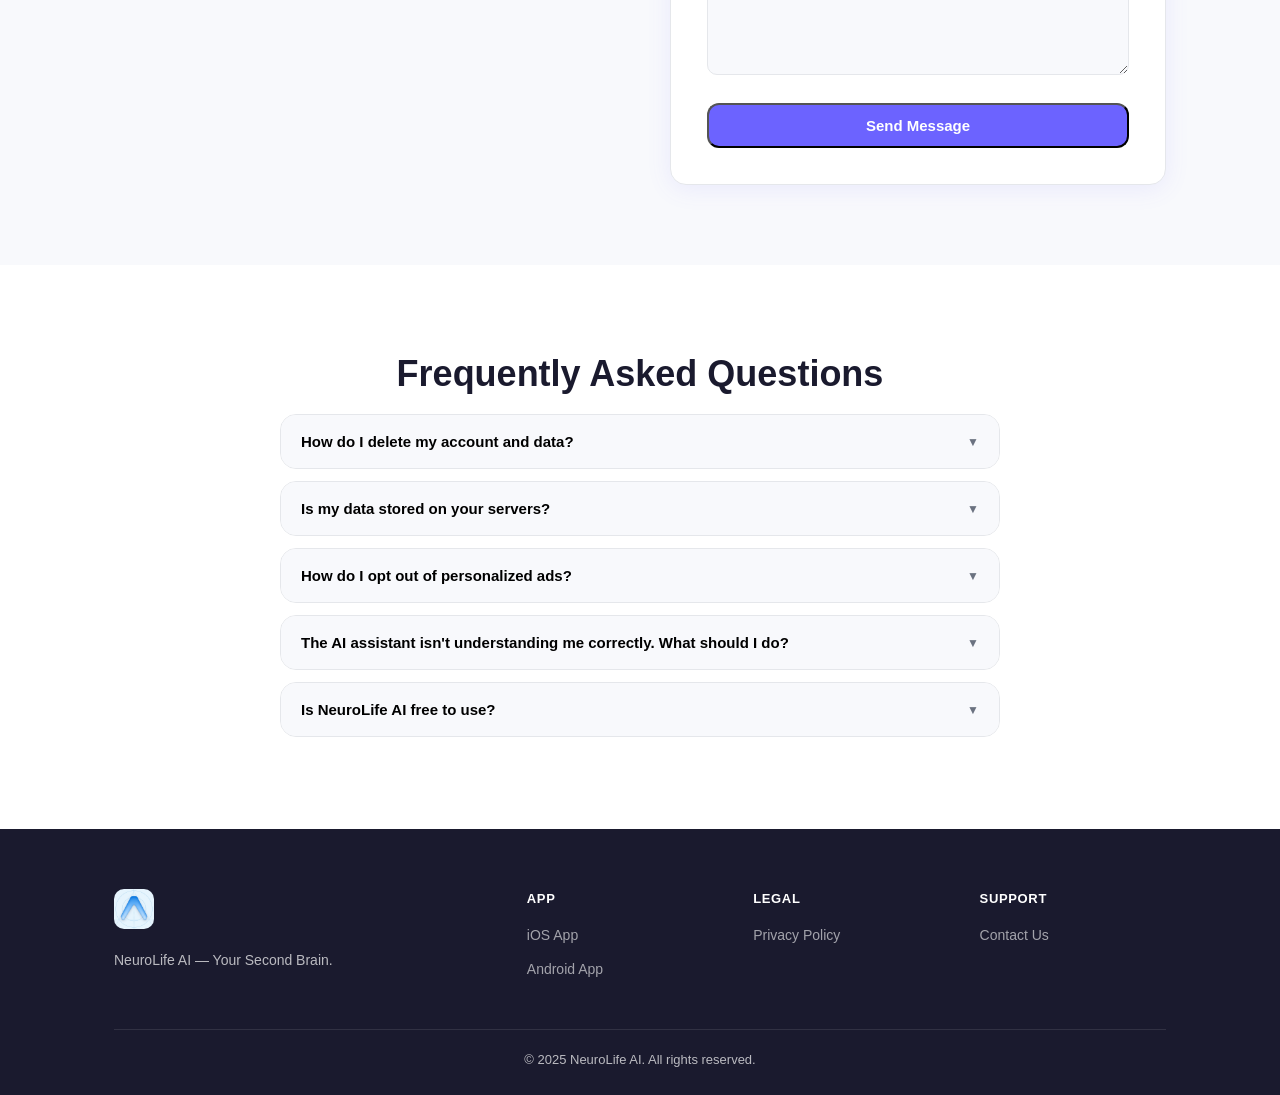
==== commit 62fce179: "Fix: Contact form now sends automatically via backend API without mailto popup" ====
--- a/contact.html
+++ b/contact.html
@@ -46,7 +46,7 @@
           <h3>Ravi Parikh</h3>
           <p class="team-role">Co-Founder &amp; Developer</p>
           <p class="team-bio">Passionate about building AI-powered tools that make everyday life easier. Focused on mobile app development and user experience design.</p>
-          <a href="mailto:ravi.parikh12345@gmail.com" class="team-contact-btn">📧 Send Email</a>
+          <a href="mailto:neurolifeai@gmail.com" class="team-contact-btn">📧 Send Email</a>
         </div>
         <div class="team-card">
           <div class="team-avatar">
@@ -55,7 +55,7 @@
           <h3>Dhruv Desai</h3>
           <p class="team-role">Co-Founder &amp; Developer</p>
           <p class="team-bio">Dedicated to creating seamless, intuitive mobile experiences. Specializes in backend architecture and AI integration for productivity apps.</p>
-          <a href="mailto:dhruvdd6@gmail.com" class="team-contact-btn">📧 Send Email</a>
+          <a href="mailto:neurolifeai@gmail.com" class="team-contact-btn">📧 Send Email</a>
         </div>
       </div>
     </div>
@@ -73,8 +73,7 @@
               <div class="contact-method-icon">📧</div>
               <div>
                 <h4>Email</h4>
-                <a href="mailto:ravi.parikh12345@gmail.com">ravi.parikh12345@gmail.com</a> (Ravi)<br>
-                <a href="mailto:dhruvdd6@gmail.com">dhruvdd6@gmail.com</a> (Dhruv)
+                <a href="mailto:neurolifeai@gmail.com">neurolifeai@gmail.com</a>
               </div>
             </div>
             <div class="contact-method">
@@ -162,7 +161,7 @@
             <span class="faq-arrow">▼</span>
           </button>
           <div class="faq-answer">
-            <p>You can delete your account and all associated data directly from the app: Settings → Account → Delete Account. All your tasks, notes, events, and groceries will be permanently removed. For additional privacy requests, contact us at <a href="mailto:ravi.parikh12345@gmail.com">ravi.parikh12345@gmail.com</a>.</p>
+                <p>You can delete your account and all associated data directly from the app: Settings → Account → Delete Account. All your tasks, notes, events, and groceries will be permanently removed. For additional privacy requests, contact us at <a href="mailto:neurolifeai@gmail.com">neurolifeai@gmail.com</a>.</p>
           </div>
         </div>
         <div class="faq-item">
@@ -233,7 +232,7 @@
         </div>
       </div>
       <div class="footer-bottom">
-        <p>&copy; 2025 NeuroLife AI. Developed by Ravi Parikh &amp; Dhruv Desai. All rights reserved.</p>
+        <p>&copy; 2025 NeuroLife AI. All rights reserved.</p>
       </div>
     </div>
   </footer>
@@ -250,85 +249,42 @@
 
     async function handleSubmit(e) {
       e.preventDefault();
-      
+      const name = document.getElementById('name').value;
+      const email = document.getElementById('email').value;
+      const platform = document.getElementById('platform').value;
+      const type = document.getElementById('type').value;
+      const message = document.getElementById('message').value;
       const submitBtn = document.getElementById('submitBtn');
       const statusDiv = document.getElementById('form-status');
       const errorDiv = document.getElementById('form-error');
       
-      // Hide previous messages
       statusDiv.style.display = 'none';
       errorDiv.style.display = 'none';
-      
-      // Disable button to prevent double submission
       submitBtn.disabled = true;
       submitBtn.textContent = 'Sending...';
       
       try {
-        // Get form data
-        const name = document.getElementById('name').value;
-        const email = document.getElementById('email').value;
-        const platform = document.getElementById('platform').value;
-        const type = document.getElementById('type').value;
-        const message = document.getElementById('message').value;
-        
-        // Create email body with all details
-        const emailBody = `
-Name: ${name}
-Email: ${email}
-Platform: ${platform}
-Message Type: ${type}
-
-Message:
-${message}
-        `;
-        
-        // Send to Ravi
-        const raviResponse = await fetch('https://api.web3forms.com/submit', {
+        const response = await fetch('https://3000-imsk6r9ipg03peyydk07h-bb6238c7.sg1.manus.computer/api/trpc/contact.submitForm', {
           method: 'POST',
-          headers: {
-            'Content-Type': 'application/json'
-          },
+          headers: { 'Content-Type': 'application/json' },
           body: JSON.stringify({
-            access_key: '7a5e8f2c-8b9d-4e1f-9c3a-2b1d5e8f7a4c',
-            email: 'ravi.parikh12345@gmail.com',
-            subject: `NeuroLife AI Contact Form - ${type || 'General'} from ${name}`,
-            message: emailBody,
-            from_name: name,
-            from_email: email,
-            redirect: false
-          })
+            jsonrpc: '2.0',
+            method: 'contact.submitForm',
+            params: { input: { name, email, platform: platform || '', type: type || '', message } },
+            id: 1,
+          }),
         });
-        
-        // Send to Dhruv
-        const dhruvResponse = await fetch('https://api.web3forms.com/submit', {
-          method: 'POST',
-          headers: {
-            'Content-Type': 'application/json'
-          },
-          body: JSON.stringify({
-            access_key: '7a5e8f2c-8b9d-4e1f-9c3a-2b1d5e8f7a4c',
-            email: 'dhruvdd6@gmail.com',
-            subject: `NeuroLife AI Contact Form - ${type || 'General'} from ${name}`,
-            message: emailBody,
-            from_name: name,
-            from_email: email,
-            redirect: false
-          })
-        });
-        
-        if (raviResponse.ok && dhruvResponse.ok) {
-          // Success
+        const data = await response.json();
+        if (data.result?.data?.success) {
           statusDiv.style.display = 'block';
           document.getElementById('contactForm').reset();
-          submitBtn.textContent = 'Send Message';
-          submitBtn.disabled = false;
         } else {
-          throw new Error('Failed to send email');
+          errorDiv.style.display = 'block';
         }
-      } catch (error) {
-        console.error('Error sending email:', error);
+      } catch (err) {
+        console.error('Error:', err);
         errorDiv.style.display = 'block';
-        errorDiv.textContent = '❌ Error sending message. Please try again or email us directly at ravi.parikh12345@gmail.com or dhruvdd6@gmail.com.';
+      } finally {
         submitBtn.textContent = 'Send Message';
         submitBtn.disabled = false;
       }
